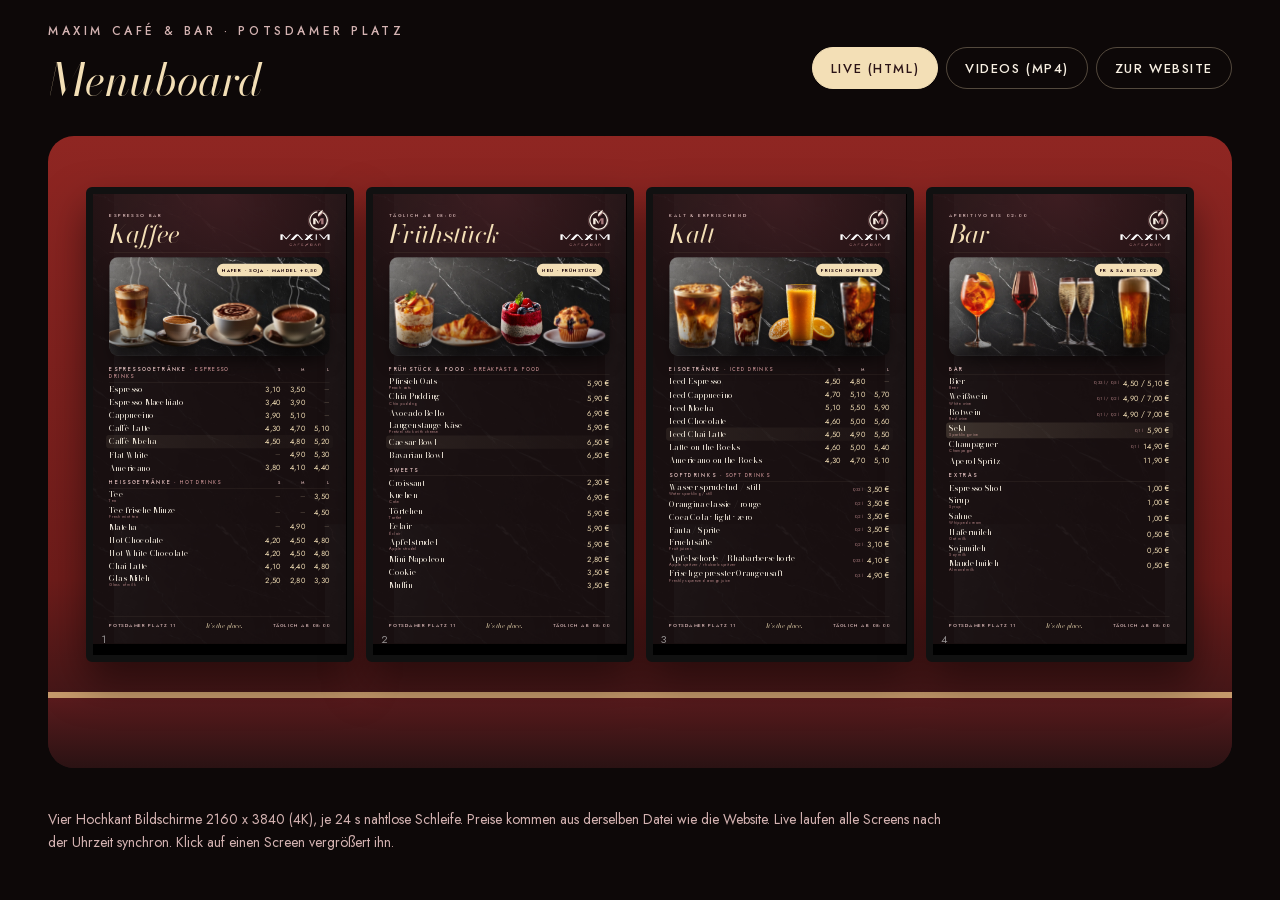
==== menuboard/index.html @ 6cac2a83 "Maxim Cafe Website 202611122041 Co-Authored-By: Claude Opus 5.5 <noreply@anthropic.com>" ====
<!doctype html>
<html lang="de">
<head>
<meta charset="utf-8">
<meta name="viewport" content="width=device-width, initial-scale=1">
<title>Maxim Menuboard</title>
<meta name="robots" content="noindex">
<link rel="icon" href="../assets/img/logo.svg" type="image/svg+xml">
<link rel="stylesheet" href="../css/fonts.css?v=1">
<style>
:root { --ink:#160d0e; --bord:#52222a; --red:#9e2a26; --cream:#f3dfb6; --ivory:#f8f0e3; --mauve:#d4b3b2; }
* { box-sizing: border-box; }
body { margin: 0; min-height: 100vh; background: #0d0808; color: var(--ivory); font-family: "Jost", sans-serif; }
header { display: flex; flex-wrap: wrap; align-items: center; justify-content: space-between; gap: 16px; padding: 22px clamp(16px, 4vw, 48px); }
h1 { margin: 0; font: italic 400 clamp(28px, 4vw, 44px) "Bodoni Moda", serif; color: var(--cream); }
h1 small { display: block; font: 500 12px "Jost"; font-style: normal; letter-spacing: .3em; text-transform: uppercase; color: var(--mauve); margin-bottom: 6px; }
.ctl { display: flex; flex-wrap: wrap; gap: 8px; }
.ctl button, .ctl a { min-height: 42px; padding: 0 18px; border-radius: 999px; border: 1px solid rgba(243,223,182,.3); background: none; color: var(--ivory); font: 500 13px "Jost"; letter-spacing: .12em; text-transform: uppercase; cursor: pointer; display: inline-flex; align-items: center; text-decoration: none; }
.ctl button[aria-pressed="true"] { background: var(--cream); color: #2a1316; border-color: var(--cream); }
/* Wand: rote Wand wie im Laden, vier Screens über der Bar */
.wall { margin: 0 clamp(16px, 4vw, 48px) 40px; padding: clamp(20px, 4vw, 60px) clamp(14px, 3vw, 50px) 0; border-radius: 26px; background: linear-gradient(180deg, #8f2622, #6e1c1a 70%, #2a1316); position: relative; overflow: hidden; }
.wall::after { content: ""; display: block; height: 70px; margin: 30px calc(-1 * clamp(14px, 3vw, 50px)) 0; background: linear-gradient(180deg, #5a1b1d, #2a1213); border-top: 6px solid #c79b6c; }
.screens { display: grid; grid-template-columns: repeat(4, 1fr); gap: clamp(6px, 1vw, 14px); }
.tv { position: relative; aspect-ratio: 9 / 16; background: #000; border: clamp(4px, .6vw, 9px) solid #111; border-radius: 6px; box-shadow: 0 20px 40px rgba(0,0,0,.5); overflow: hidden; cursor: zoom-in; }
.tv iframe { position: absolute; left: 0; top: 0; width: 1080px; height: 1920px; border: 0; transform-origin: 0 0; pointer-events: none; }
.tv video { width: 100%; height: 100%; object-fit: cover; display: block; }
.tv span { position: absolute; left: 8px; bottom: 8px; font-size: 11px; letter-spacing: .2em; color: rgba(255,255,255,.55); }
.note { margin: 0 clamp(16px, 4vw, 48px) 40px; color: var(--mauve); font-size: 14px; line-height: 1.6; max-width: 900px; }
dialog { padding: 0; border: 0; background: transparent; }
dialog::backdrop { background: rgba(0,0,0,.9); }
dialog .big { height: 92vh; aspect-ratio: 9 / 16; position: relative; overflow: hidden; }
dialog iframe { position: absolute; left: 0; top: 0; width: 1080px; height: 1920px; border: 0; transform-origin: 0 0; }
@media (max-width: 700px) { .screens { grid-template-columns: repeat(2, 1fr); } }
</style>
</head>
<body>
<header>
  <h1><small>Maxim Café &amp; Bar · Potsdamer Platz</small>Menuboard</h1>
  <div class="ctl">
    <button type="button" data-mode="live" aria-pressed="true">Live (HTML)</button>
    <button type="button" data-mode="video" aria-pressed="false">Videos (MP4)</button>
    <a href="../index.html">Zur Website</a>
  </div>
</header>
<div class="wall"><div class="screens" id="screens"></div></div>
<p class="note">Vier Hochkant Bildschirme 2160 x 3840 (4K), je 24 s nahtlose Schleife. Preise kommen aus derselben Datei wie die Website. Live laufen alle Screens nach der Uhrzeit synchron. Klick auf einen Screen vergrößert ihn.</p>
<dialog id="dlg"><div class="big" id="big"></div></dialog>
<script>
(function () {
  var box = document.getElementById("screens"), mode = "live";
  function fit(el) { var f = el.querySelector("iframe"); if (f) f.style.transform = "scale(" + (el.clientWidth / 1080) + ")"; }
  function draw() {
    box.innerHTML = "";
    [1, 2, 3, 4].forEach(function (s) {
      var tv = document.createElement("div"); tv.className = "tv";
      tv.innerHTML = mode === "live" ? '<iframe src="screen.html?s=' + s + '" title="Screen ' + s + '" loading="lazy"></iframe>' :
        '<video src="video/Maxim_Menuboard_Screen' + s + '_1080x1920.mp4" muted loop playsinline autoplay></video>';
      tv.insertAdjacentHTML("beforeend", "<span>" + s + "</span>");
      tv.addEventListener("click", function () { open(s); });
      box.appendChild(tv); fit(tv);
    });
  }
  function open(s) {
    var big = document.getElementById("big"), d = document.getElementById("dlg");
    big.innerHTML = '<iframe src="screen.html?s=' + s + '" title="Screen ' + s + '"></iframe>';
    d.showModal(); big.firstChild.style.transform = "scale(" + (big.clientWidth / 1080) + ")";
  }
  document.getElementById("dlg").addEventListener("click", function () { this.close(); });
  document.querySelectorAll("[data-mode]").forEach(function (b) {
    b.addEventListener("click", function () { mode = b.dataset.mode; document.querySelectorAll("[data-mode]").forEach(function (x) { x.setAttribute("aria-pressed", String(x === b)); }); draw(); });
  });
  window.addEventListener("resize", function () { document.querySelectorAll(".tv").forEach(fit); });
  draw();
})();
</script>
</body>
</html>
---- css/fonts.css ----
/* Generiert von tools/fonts_lokal.py, Schriften lokal (OFL) */
/* math */
@font-face {
  font-family: 'Bodoni Moda';
  font-style: italic;
  font-weight: 400 700;
  font-display: swap;
  src: url(../assets/fonts/ac8c44a09f11.woff2) format('woff2');
  unicode-range: U+0302-0303, U+0305, U+0307-0308, U+0310, U+0312, U+0315, U+031A, U+0326-0327, U+032C, U+032F-0330, U+0332-0333, U+0338, U+033A, U+0346, U+034D, U+0391-03A1, U+03A3-03A9, U+03B1-03C9, U+03D1, U+03D5-03D6, U+03F0-03F1, U+03F4-03F5, U+2016-2017, U+2034-2038, U+203C, U+2040, U+2043, U+2047, U+2050, U+2057, U+205F, U+2070-2071, U+2074-209F, U+20D0-20DC, U+20E1, U+20E5-20EF, U+2100-2112, U+2114-2115, U+2117-2121, U+2123-214F, U+2190, U+2192, U+2194-21AE, U+21B0-21E5, U+21F1-21F2, U+21F4-2211, U+2213-2214, U+2216-22FF, U+2308-230B, U+2310, U+2319, U+231C-2321, U+2336-237A, U+237C, U+2395, U+239B-23B7, U+23D0, U+23DC-23E1, U+2474-2475, U+25AF, U+25B3, U+25B7, U+25BD, U+25C1, U+25CA, U+25CC, U+25FB, U+266D-266F, U+27C0-27FF, U+2900-2AFF, U+2B0E-2B11, U+2B30-2B4C, U+2BFE, U+3030, U+FF5B, U+FF5D, U+1D400-1D7FF, U+1EE00-1EEFF;
}
/* symbols */
@font-face {
  font-family: 'Bodoni Moda';
  font-style: italic;
  font-weight: 400 700;
  font-display: swap;
  src: url(../assets/fonts/f6715595e77c.woff2) format('woff2');
  unicode-range: U+0001-000C, U+000E-001F, U+007F-009F, U+20DD-20E0, U+20E2-20E4, U+2150-218F, U+2190, U+2192, U+2194-2199, U+21AF, U+21E6-21F0, U+21F3, U+2218-2219, U+2299, U+22C4-22C6, U+2300-243F, U+2440-244A, U+2460-24FF, U+25A0-27BF, U+2800-28FF, U+2921-2922, U+2981, U+29BF, U+29EB, U+2B00-2BFF, U+4DC0-4DFF, U+FFF9-FFFB, U+10140-1018E, U+10190-1019C, U+101A0, U+101D0-101FD, U+102E0-102FB, U+10E60-10E7E, U+1D2C0-1D2D3, U+1D2E0-1D37F, U+1F000-1F0FF, U+1F100-1F1AE, U+1F1E6-1F1FF, U+1F30D-1F30F, U+1F315, U+1F31C, U+1F31E, U+1F320-1F32C, U+1F336, U+1F378, U+1F37D, U+1F382, U+1F393-1F39F, U+1F3A7-1F3A8, U+1F3AC-1F3AF, U+1F3C2, U+1F3C4-1F3C6, U+1F3CA-1F3CE, U+1F3D4-1F3E0, U+1F3ED, U+1F3F1-1F3F3, U+1F3F5-1F3F7, U+1F408, U+1F415, U+1F41F, U+1F426, U+1F43F, U+1F441-1F442, U+1F444, U+1F446-1F449, U+1F44C-1F44E, U+1F453, U+1F46A, U+1F47D, U+1F4A3, U+1F4B0, U+1F4B3, U+1F4B9, U+1F4BB, U+1F4BF, U+1F4C8-1F4CB, U+1F4D6, U+1F4DA, U+1F4DF, U+1F4E3-1F4E6, U+1F4EA-1F4ED, U+1F4F7, U+1F4F9-1F4FB, U+1F4FD-1F4FE, U+1F503, U+1F507-1F50B, U+1F50D, U+1F512-1F513, U+1F53E-1F54A, U+1F54F-1F5FA, U+1F610, U+1F650-1F67F, U+1F687, U+1F68D, U+1F691, U+1F694, U+1F698, U+1F6AD, U+1F6B2, U+1F6B9-1F6BA, U+1F6BC, U+1F6C6-1F6CF, U+1F6D3-1F6D7, U+1F6E0-1F6EA, U+1F6F0-1F6F3, U+1F6F7-1F6FC, U+1F700-1F80B, U+1F810-1F847, U+1F850-1F859, U+1F860-1F887, U+1F890-1F8AD, U+1F8B0-1F8BB, U+1F8C0-1F8C1, U+1F8D0-1F8D8, U+1F900-1F90B, U+1F93B, U+1F946, U+1F984, U+1F996, U+1F9E9, U+1FA00-1FA6F, U+1FA70-1FA7C, U+1FA80-1FAC6, U+1FAC8, U+1FACC-1FADD, U+1FADF-1FAEB, U+1FAEF-1FAFA, U+1FB00-1FBFF;
}
/* latin-ext */
@font-face {
  font-family: 'Bodoni Moda';
  font-style: italic;
  font-weight: 400 700;
  font-display: swap;
  src: url(../assets/fonts/8e0be0b9cb89.woff2) format('woff2');
  unicode-range: U+0100-02BA, U+02BD-02C5, U+02C7-02CC, U+02CE-02D7, U+02DD-02FF, U+0304, U+0308, U+0329, U+1D00-1DBF, U+1E00-1E9F, U+1EF2-1EFF, U+2020, U+20A0-20AB, U+20AD-20C4, U+2113, U+2C60-2C7F, U+A720-A7FF;
}
/* latin */
@font-face {
  font-family: 'Bodoni Moda';
  font-style: italic;
  font-weight: 400 700;
  font-display: swap;
  src: url(../assets/fonts/afe9c81ba002.woff2) format('woff2');
  unicode-range: U+0000-00FF, U+0131, U+0152-0153, U+02BB-02BC, U+02C6, U+02DA, U+02DC, U+0304, U+0308, U+0329, U+2000-206F, U+20AC, U+2122, U+2191, U+2193, U+2212, U+2215, U+FEFF, U+FFFD;
}
/* math */
@font-face {
  font-family: 'Bodoni Moda';
  font-style: normal;
  font-weight: 400 900;
  font-display: swap;
  src: url(../assets/fonts/d2feb324e370.woff2) format('woff2');
  unicode-range: U+0302-0303, U+0305, U+0307-0308, U+0310, U+0312, U+0315, U+031A, U+0326-0327, U+032C, U+032F-0330, U+0332-0333, U+0338, U+033A, U+0346, U+034D, U+0391-03A1, U+03A3-03A9, U+03B1-03C9, U+03D1, U+03D5-03D6, U+03F0-03F1, U+03F4-03F5, U+2016-2017, U+2034-2038, U+203C, U+2040, U+2043, U+2047, U+2050, U+2057, U+205F, U+2070-2071, U+2074-209F, U+20D0-20DC, U+20E1, U+20E5-20EF, U+2100-2112, U+2114-2115, U+2117-2121, U+2123-214F, U+2190, U+2192, U+2194-21AE, U+21B0-21E5, U+21F1-21F2, U+21F4-2211, U+2213-2214, U+2216-22FF, U+2308-230B, U+2310, U+2319, U+231C-2321, U+2336-237A, U+237C, U+2395, U+239B-23B7, U+23D0, U+23DC-23E1, U+2474-2475, U+25AF, U+25B3, U+25B7, U+25BD, U+25C1, U+25CA, U+25CC, U+25FB, U+266D-266F, U+27C0-27FF, U+2900-2AFF, U+2B0E-2B11, U+2B30-2B4C, U+2BFE, U+3030, U+FF5B, U+FF5D, U+1D400-1D7FF, U+1EE00-1EEFF;
}
/* symbols */
@font-face {
  font-family: 'Bodoni Moda';
  font-style: normal;
  font-weight: 400 900;
  font-display: swap;
  src: url(../assets/fonts/d2f41a7fd7b6.woff2) format('woff2');
  unicode-range: U+0001-000C, U+000E-001F, U+007F-009F, U+20DD-20E0, U+20E2-20E4, U+2150-218F, U+2190, U+2192, U+2194-2199, U+21AF, U+21E6-21F0, U+21F3, U+2218-2219, U+2299, U+22C4-22C6, U+2300-243F, U+2440-244A, U+2460-24FF, U+25A0-27BF, U+2800-28FF, U+2921-2922, U+2981, U+29BF, U+29EB, U+2B00-2BFF, U+4DC0-4DFF, U+FFF9-FFFB, U+10140-1018E, U+10190-1019C, U+101A0, U+101D0-101FD, U+102E0-102FB, U+10E60-10E7E, U+1D2C0-1D2D3, U+1D2E0-1D37F, U+1F000-1F0FF, U+1F100-1F1AE, U+1F1E6-1F1FF, U+1F30D-1F30F, U+1F315, U+1F31C, U+1F31E, U+1F320-1F32C, U+1F336, U+1F378, U+1F37D, U+1F382, U+1F393-1F39F, U+1F3A7-1F3A8, U+1F3AC-1F3AF, U+1F3C2, U+1F3C4-1F3C6, U+1F3CA-1F3CE, U+1F3D4-1F3E0, U+1F3ED, U+1F3F1-1F3F3, U+1F3F5-1F3F7, U+1F408, U+1F415, U+1F41F, U+1F426, U+1F43F, U+1F441-1F442, U+1F444, U+1F446-1F449, U+1F44C-1F44E, U+1F453, U+1F46A, U+1F47D, U+1F4A3, U+1F4B0, U+1F4B3, U+1F4B9, U+1F4BB, U+1F4BF, U+1F4C8-1F4CB, U+1F4D6, U+1F4DA, U+1F4DF, U+1F4E3-1F4E6, U+1F4EA-1F4ED, U+1F4F7, U+1F4F9-1F4FB, U+1F4FD-1F4FE, U+1F503, U+1F507-1F50B, U+1F50D, U+1F512-1F513, U+1F53E-1F54A, U+1F54F-1F5FA, U+1F610, U+1F650-1F67F, U+1F687, U+1F68D, U+1F691, U+1F694, U+1F698, U+1F6AD, U+1F6B2, U+1F6B9-1F6BA, U+1F6BC, U+1F6C6-1F6CF, U+1F6D3-1F6D7, U+1F6E0-1F6EA, U+1F6F0-1F6F3, U+1F6F7-1F6FC, U+1F700-1F80B, U+1F810-1F847, U+1F850-1F859, U+1F860-1F887, U+1F890-1F8AD, U+1F8B0-1F8BB, U+1F8C0-1F8C1, U+1F8D0-1F8D8, U+1F900-1F90B, U+1F93B, U+1F946, U+1F984, U+1F996, U+1F9E9, U+1FA00-1FA6F, U+1FA70-1FA7C, U+1FA80-1FAC6, U+1FAC8, U+1FACC-1FADD, U+1FADF-1FAEB, U+1FAEF-1FAFA, U+1FB00-1FBFF;
}
/* latin-ext */
@font-face {
  font-family: 'Bodoni Moda';
  font-style: normal;
  font-weight: 400 900;
  font-display: swap;
  src: url(../assets/fonts/ff3144dfee4d.woff2) format('woff2');
  unicode-range: U+0100-02BA, U+02BD-02C5, U+02C7-02CC, U+02CE-02D7, U+02DD-02FF, U+0304, U+0308, U+0329, U+1D00-1DBF, U+1E00-1E9F, U+1EF2-1EFF, U+2020, U+20A0-20AB, U+20AD-20C4, U+2113, U+2C60-2C7F, U+A720-A7FF;
}
/* latin */
@font-face {
  font-family: 'Bodoni Moda';
  font-style: normal;
  font-weight: 400 900;
  font-display: swap;
  src: url(../assets/fonts/0500f001e514.woff2) format('woff2');
  unicode-range: U+0000-00FF, U+0131, U+0152-0153, U+02BB-02BC, U+02C6, U+02DA, U+02DC, U+0304, U+0308, U+0329, U+2000-206F, U+20AC, U+2122, U+2191, U+2193, U+2212, U+2215, U+FEFF, U+FFFD;
}
/* cyrillic */
@font-face {
  font-family: 'Jost';
  font-style: normal;
  font-weight: 300 700;
  font-display: swap;
  src: url(../assets/fonts/9be4ad46fc02.woff2) format('woff2');
  unicode-range: U+0301, U+0400-045F, U+0490-0491, U+04B0-04B1, U+2116;
}
/* latin-ext */
@font-face {
  font-family: 'Jost';
  font-style: normal;
  font-weight: 300 700;
  font-display: swap;
  src: url(../assets/fonts/8f4132797717.woff2) format('woff2');
  unicode-range: U+0100-02BA, U+02BD-02C5, U+02C7-02CC, U+02CE-02D7, U+02DD-02FF, U+0304, U+0308, U+0329, U+1D00-1DBF, U+1E00-1E9F, U+1EF2-1EFF, U+2020, U+20A0-20AB, U+20AD-20C4, U+2113, U+2C60-2C7F, U+A720-A7FF;
}
/* latin */
@font-face {
  font-family: 'Jost';
  font-style: normal;
  font-weight: 300 700;
  font-display: swap;
  src: url(../assets/fonts/80724b1ffdd9.woff2) format('woff2');
  unicode-range: U+0000-00FF, U+0131, U+0152-0153, U+02BB-02BC, U+02C6, U+02DA, U+02DC, U+0304, U+0308, U+0329, U+2000-206F, U+20AC, U+2122, U+2191, U+2193, U+2212, U+2215, U+FEFF, U+FFFD;
}
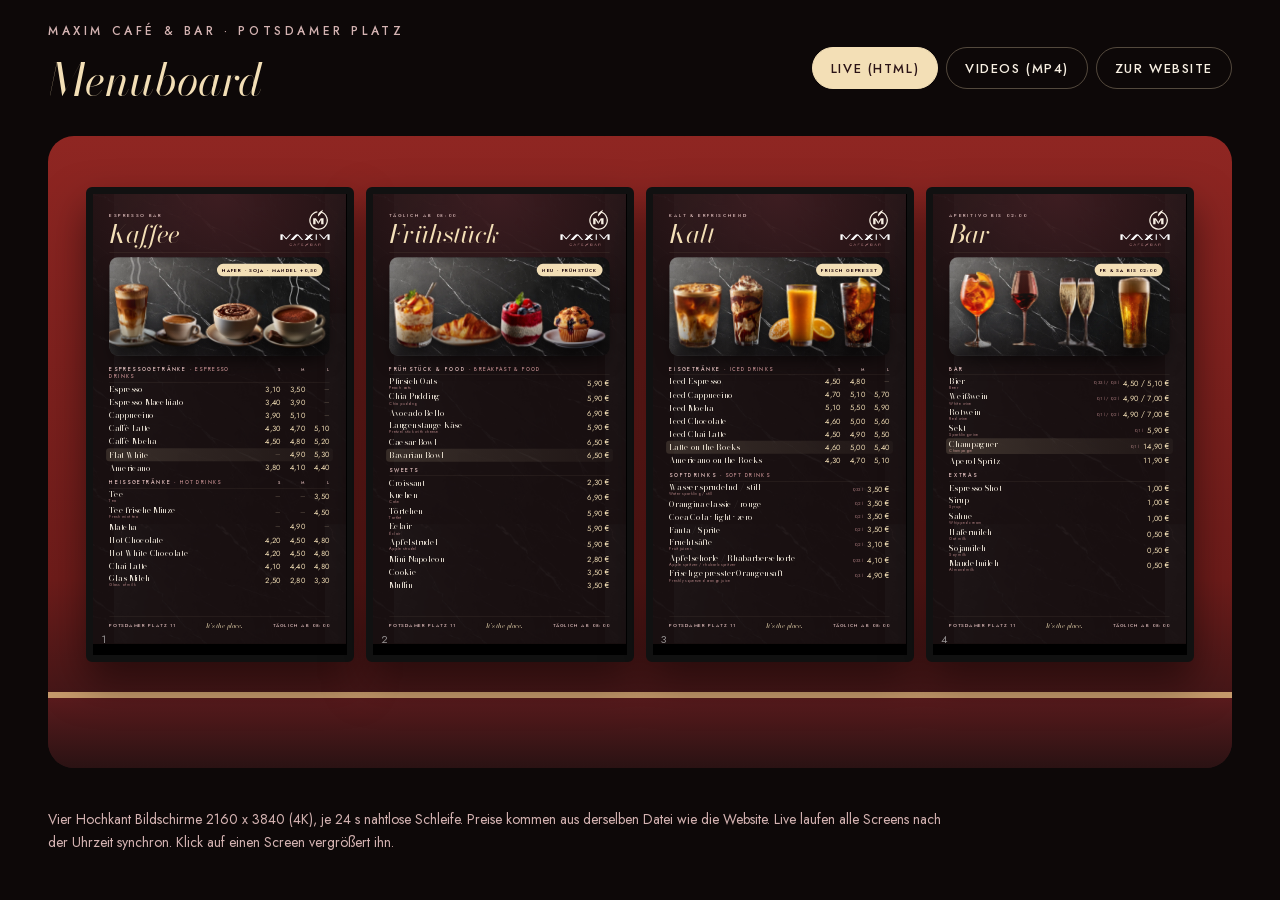
==== commit df2328eb: "Maxim Cafe Website 202611171123 Teil 5/6 Co-Authored-By: Claude Opus 5.5 <noreply@anthropic.com>" ====
--- a/menuboard/index.html
+++ b/menuboard/index.html
@@ -54,7 +54,7 @@
     [1, 2, 3, 4].forEach(function (s) {
       var tv = document.createElement("div"); tv.className = "tv";
       tv.innerHTML = mode === "live" ? '<iframe src="screen.html?s=' + s + '" title="Screen ' + s + '" loading="lazy"></iframe>' :
-        '<video src="video/Maxim_Menuboard_Screen' + s + '_1080x1920.mp4" muted loop playsinline autoplay></video>';
+        '<video src="video/Maxim_Menuboard_Screen' + s + '_1080x1920.mp4?v=20261117" muted loop playsinline autoplay></video>';
       tv.insertAdjacentHTML("beforeend", "<span>" + s + "</span>");
       tv.addEventListener("click", function () { open(s); });
       box.appendChild(tv); fit(tv);
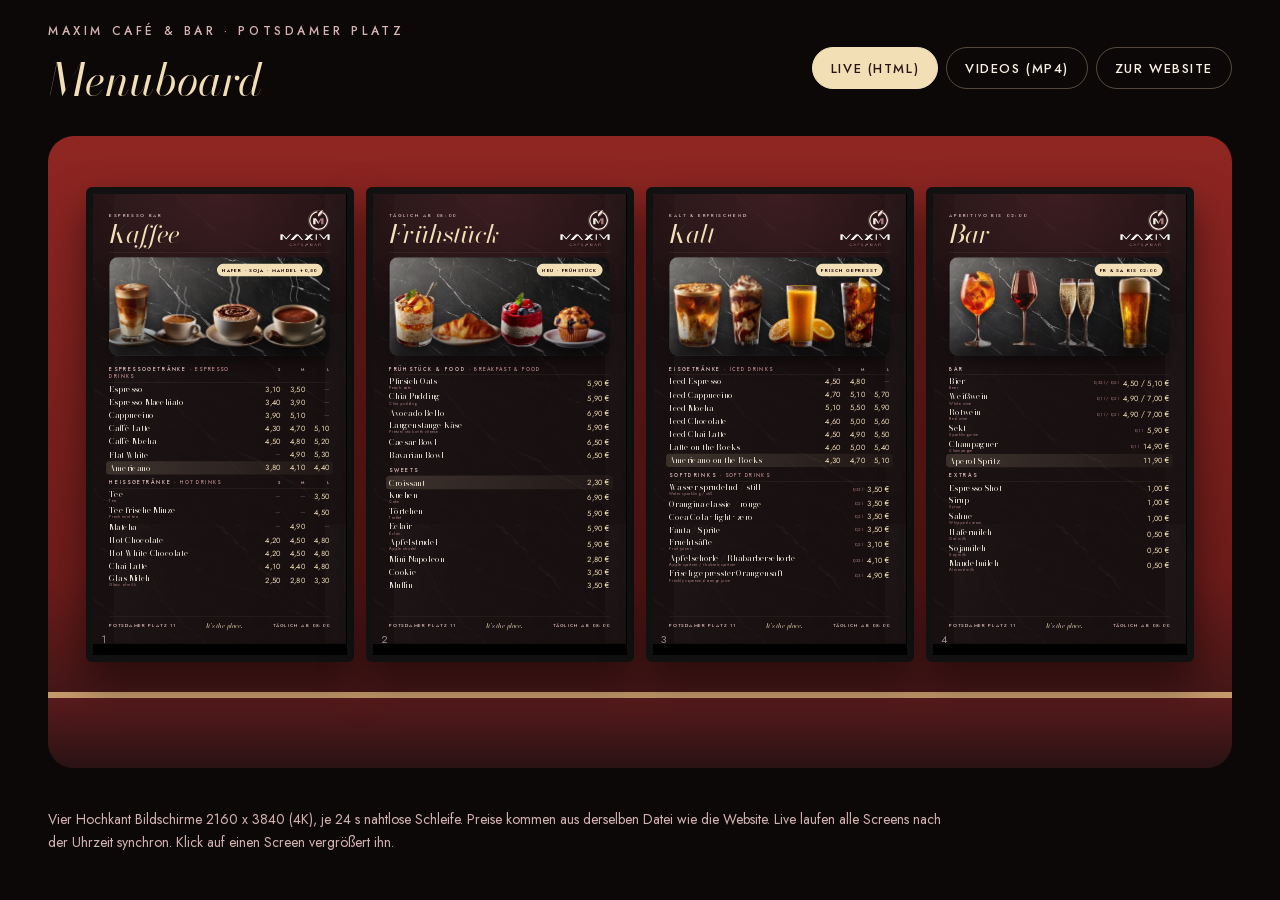
==== commit 816392e3: "Maxim Cafe Website 202611171141 Teil 5/6 Co-Authored-By: Claude Opus 5.5 <noreply@anthropic.com>" ====
--- a/menuboard/index.html
+++ b/menuboard/index.html
@@ -54,7 +54,7 @@
     [1, 2, 3, 4].forEach(function (s) {
       var tv = document.createElement("div"); tv.className = "tv";
       tv.innerHTML = mode === "live" ? '<iframe src="screen.html?s=' + s + '" title="Screen ' + s + '" loading="lazy"></iframe>' :
-        '<video src="video/Maxim_Menuboard_Screen' + s + '_1080x1920.mp4?v=20261117" muted loop playsinline autoplay></video>';
+        '<video src="video/Maxim_Menuboard_Screen' + s + '_1080x1920.mp4?v=20261117c" muted loop playsinline autoplay></video>';
       tv.insertAdjacentHTML("beforeend", "<span>" + s + "</span>");
       tv.addEventListener("click", function () { open(s); });
       box.appendChild(tv); fit(tv);
